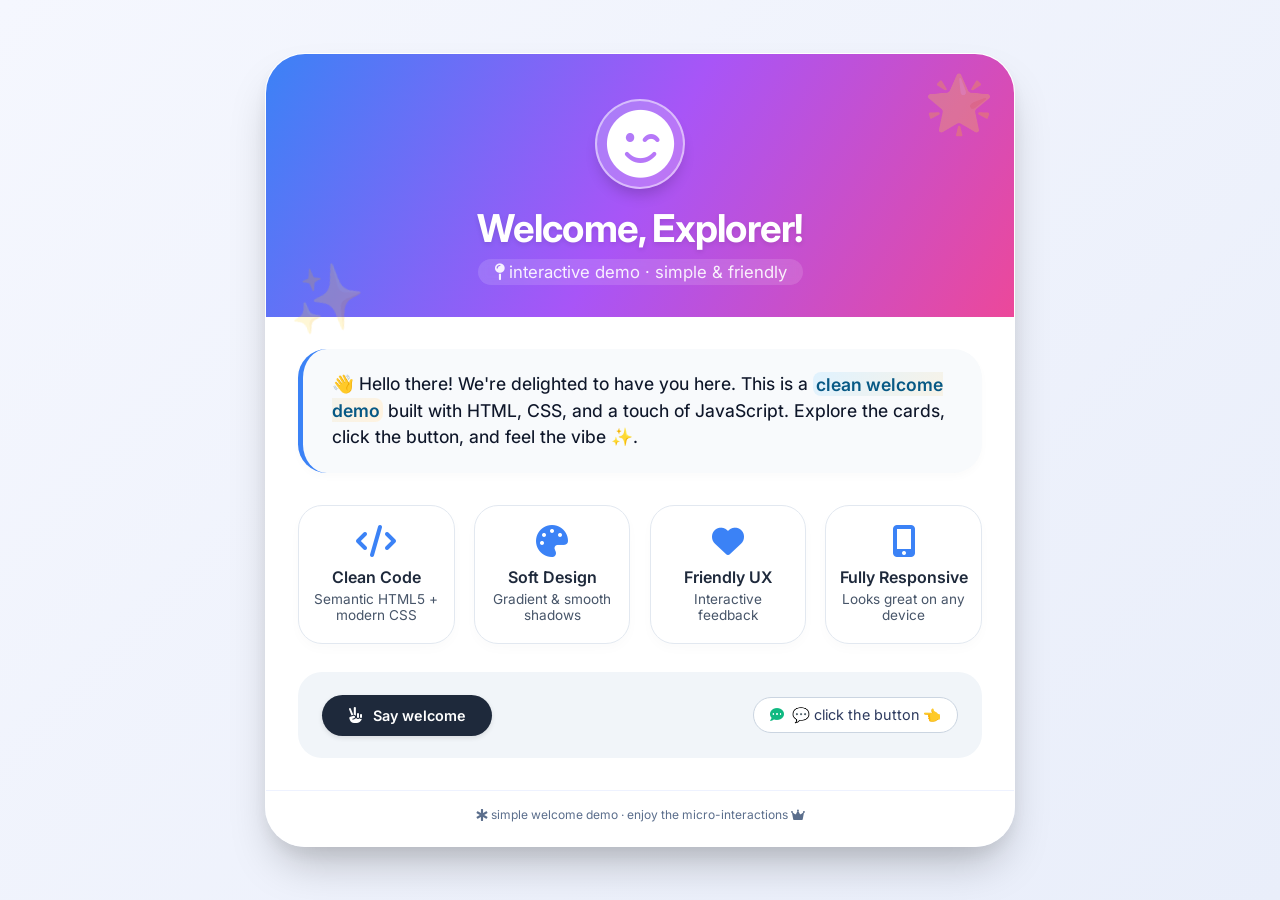
==== index.html @ 69194be7 "Add files via upload" ====
<!DOCTYPE html>
<html lang="en">
<head>
    <meta charset="UTF-8">
    <meta name="viewport" content="width=device-width, initial-scale=1.0, user-scalable=yes">
    <title>✨ Welcome Demo | Simple & Elegant</title>
    <!-- Google Fonts for clean typography -->
    <link href="https://fonts.googleapis.com/css2?family=Inter:opsz,wght@14..32,300;14..32,400;14..32,600;14..32,700&display=swap" rel="stylesheet">
    <!-- Font Awesome 6 (free icons) -->
    <link rel="stylesheet" href="https://cdnjs.cloudflare.com/ajax/libs/font-awesome/6.0.0-beta3/css/all.min.css">
    <style>
        * {
            margin: 0;
            padding: 0;
            box-sizing: border-box;
        }

        body {
            font-family: 'Inter', sans-serif;
            background: linear-gradient(135deg, #f5f7fe 0%, #e9eefa 100%);
            min-height: 100vh;
            display: flex;
            align-items: center;
            justify-content: center;
            padding: 1.5rem;
            color: #1e293b;
        }

        /* main card container */
        .welcome-card {
            max-width: 750px;
            width: 100%;
            background: rgba(255, 255, 255, 0.96);
            backdrop-filter: blur(0px);
            border-radius: 2.5rem;
            box-shadow: 0 25px 45px -12px rgba(0, 0, 0, 0.25), 0 8px 18px rgba(0, 0, 0, 0.05);
            overflow: hidden;
            transition: transform 0.25s ease, box-shadow 0.3s ease;
            border: 1px solid rgba(255,255,255,0.5);
        }

        .welcome-card:hover {
            transform: translateY(-5px);
            box-shadow: 0 30px 50px -15px rgba(0, 0, 0, 0.3);
        }

        /* decorative header with gradient and wave illusion */
        .hero-gradient {
            background: linear-gradient(120deg, #3b82f6, #a855f7, #ec489a);
            padding: 2.8rem 2rem 2rem 2rem;
            text-align: center;
            position: relative;
            color: white;
        }

        .hero-gradient::after {
            content: "✨";
            font-size: 4rem;
            position: absolute;
            bottom: -20px;
            left: 20px;
            opacity: 0.2;
            pointer-events: none;
            transform: rotate(-10deg);
        }

        .hero-gradient::before {
            content: "🌟";
            font-size: 3.5rem;
            position: absolute;
            top: 15px;
            right: 20px;
            opacity: 0.25;
            pointer-events: none;
        }

        .avatar-icon {
            font-size: 4.2rem;
            background: rgba(255,255,255,0.2);
            width: 90px;
            height: 90px;
            display: inline-flex;
            align-items: center;
            justify-content: center;
            border-radius: 50%;
            backdrop-filter: blur(2px);
            margin-bottom: 1rem;
            border: 2px solid rgba(255,255,255,0.5);
            box-shadow: 0 10px 15px -5px rgba(0,0,0,0.2);
        }

        h1 {
            font-size: 2.4rem;
            font-weight: 700;
            letter-spacing: -0.02em;
            margin-bottom: 0.5rem;
            text-shadow: 0 2px 5px rgba(0,0,0,0.1);
        }

        .greeting-sub {
            font-size: 1.05rem;
            opacity: 0.92;
            font-weight: 400;
            background: rgba(255,255,255,0.15);
            display: inline-block;
            padding: 0.2rem 1rem;
            border-radius: 40px;
            backdrop-filter: blur(4px);
        }

        /* main content area */
        .content {
            padding: 2rem 2rem 2rem 2rem;
        }

        .welcome-message {
            background: #f8fafc;
            border-radius: 1.8rem;
            padding: 1.4rem 1.8rem;
            margin-bottom: 2rem;
            border-left: 5px solid #3b82f6;
            box-shadow: 0 4px 8px rgba(0,0,0,0.02);
        }

        .welcome-message p {
            font-size: 1.1rem;
            line-height: 1.5;
            color: #0f172a;
            font-weight: 450;
        }

        .highlight {
            background: linear-gradient(120deg, #e0f2fe, #fff3e0);
            padding: 0.1rem 0.2rem;
            border-radius: 8px;
            font-weight: 600;
            color: #075985;
        }

        .info-grid {
            display: flex;
            flex-wrap: wrap;
            gap: 1.2rem;
            margin: 2rem 0 1.8rem;
        }

        .info-card {
            flex: 1;
            min-width: 140px;
            background: white;
            border-radius: 1.5rem;
            padding: 1.2rem 0.8rem;
            text-align: center;
            transition: all 0.2s;
            border: 1px solid #e2e8f0;
            box-shadow: 0 5px 12px rgba(0,0,0,0.02);
        }

        .info-card i {
            font-size: 2rem;
            color: #3b82f6;
            margin-bottom: 0.6rem;
            display: inline-block;
        }

        .info-card h3 {
            font-size: 1rem;
            font-weight: 600;
            margin-bottom: 0.3rem;
        }

        .info-card p {
            font-size: 0.85rem;
            color: #475569;
        }

        .info-card:hover {
            transform: scale(1.02);
            border-color: #b9d0f8;
            background: #ffffff;
            box-shadow: 0 10px 20px -8px rgba(59,130,246,0.2);
        }

        .action-area {
            background: #f1f5f9;
            border-radius: 1.5rem;
            padding: 1.4rem 1.5rem;
            display: flex;
            flex-wrap: wrap;
            align-items: center;
            justify-content: space-between;
            gap: 1rem;
            margin-top: 0.8rem;
        }

        .demo-btn {
            background: #1e293b;
            border: none;
            padding: 0.75rem 1.6rem;
            border-radius: 2rem;
            font-weight: 600;
            font-size: 0.9rem;
            color: white;
            cursor: pointer;
            transition: all 0.2s ease;
            display: inline-flex;
            align-items: center;
            gap: 0.6rem;
            font-family: 'Inter', sans-serif;
            box-shadow: 0 2px 5px rgba(0,0,0,0.1);
        }

        .demo-btn i {
            font-size: 1rem;
        }

        .demo-btn:hover {
            background: #0f172a;
            transform: translateY(-2px);
            box-shadow: 0 10px 18px -8px #0f172a70;
        }

        .click-feedback {
            font-size: 0.9rem;
            background: white;
            padding: 0.5rem 1rem;
            border-radius: 40px;
            display: inline-flex;
            align-items: center;
            gap: 0.5rem;
            color: #2d3a5e;
            border: 1px solid #cbd5e1;
            transition: all 0.2s;
        }

        .click-feedback i {
            color: #10b981;
        }

        footer {
            text-align: center;
            padding: 1rem 1rem 1.5rem;
            font-size: 0.75rem;
            color: #5b6e8c;
            border-top: 1px solid #eef2ff;
            background: #ffffffc9;
        }

        @media (max-width: 550px) {
            .hero-gradient {
                padding: 2rem 1rem 1.8rem;
            }
            h1 {
                font-size: 1.8rem;
            }
            .content {
                padding: 1.5rem;
            }
            .info-grid {
                gap: 0.8rem;
            }
            .action-area {
                flex-direction: column;
                align-items: stretch;
                text-align: center;
            }
            .demo-btn {
                justify-content: center;
            }
            .click-feedback {
                justify-content: center;
            }
        }
    </style>
</head>
<body>

<div class="welcome-card">
    <div class="hero-gradient">
        <div class="avatar-icon">
            <i class="fas fa-smile-wink"></i>
        </div>
        <h1>Welcome, Explorer!</h1>
        <div class="greeting-sub">
            <i class="fas fa-map-pin"></i> interactive demo · simple & friendly
        </div>
    </div>

    <div class="content">
        <div class="welcome-message">
            <p>
                👋 Hello there! We're delighted to have you here.  
                This is a <span class="highlight">clean welcome demo</span> built with HTML, CSS, and a touch of JavaScript.  
                Explore the cards, click the button, and feel the vibe ✨.
            </p>
        </div>

        <div class="info-grid">
            <div class="info-card">
                <i class="fas fa-code"></i>
                <h3>Clean Code</h3>
                <p>Semantic HTML5 + modern CSS</p>
            </div>
            <div class="info-card">
                <i class="fas fa-palette"></i>
                <h3>Soft Design</h3>
                <p>Gradient & smooth shadows</p>
            </div>
            <div class="info-card">
                <i class="fas fa-heart"></i>
                <h3>Friendly UX</h3>
                <p>Interactive feedback</p>
            </div>
            <div class="info-card">
                <i class="fas fa-mobile-alt"></i>
                <h3>Fully Responsive</h3>
                <p>Looks great on any device</p>
            </div>
        </div>

        <div class="action-area">
            <button id="greetBtn" class="demo-btn">
                <i class="fas fa-hand-peace"></i> Say welcome
            </button>
            <div id="feedbackMsg" class="click-feedback">
                <i class="fas fa-comment-dots"></i> <span id="feedbackText">Ready for action</span>
            </div>
        </div>
    </div>
    <footer>
        <i class="fas fa-star-of-life"></i> simple welcome demo · enjoy the micro-interactions  <i class="fas fa-crown"></i>
    </footer>
</div>

<script>
    // small interactive script to make demo alive
    (function() {
        const btn = document.getElementById('greetBtn');
        const feedbackSpan = document.getElementById('feedbackText');
        
        // collection of warm welcome phrases
        const welcomeMessages = [
            "🌸 Hello! So glad to see you!",
            "🚀 Welcome aboard! Let's build something great.",
            "✨ You're awesome! Thanks for visiting.",
            "🎉 Hey there! Have a fantastic day!",
            "💫 Welcome to the demo — simplicity at its best.",
            "🌟 'Welcome, friend!' — from the dev team.",
            "🍃 Simple joy, nice to meet you!",
            "⚡ Click again! Every click brings good vibes."
        ];
        
        let messageIndex = 0;
        
        // function to update feedback with a new message and small animation
        function updateGreeting() {
            // pick a message (rotate through array for variety)
            const msg = welcomeMessages[messageIndex % welcomeMessages.length];
            feedbackSpan.textContent = msg;
            messageIndex++;
            
            // add a micro pop animation on the feedback element
            const feedbackDiv = document.getElementById('feedbackMsg');
            feedbackDiv.style.transform = 'scale(1.02)';
            feedbackDiv.style.transition = 'transform 0.1s ease';
            setTimeout(() => {
                feedbackDiv.style.transform = 'scale(1)';
            }, 150);
            
            // also optional: small console greet for devs
            console.log(`✨ Demo interaction: "${msg}"`);
        }
        
        // initial random welcome on page load? (optional)
        // but let's set a nice initial message not from the array
        feedbackSpan.textContent = "💬 click the button 👈";
        
        // attach event listener to the button
        btn.addEventListener('click', updateGreeting);
        
        // bonus: add a small hover effect on cards using minimal js? (already css)
        // Also extra little dynamic feature: time-based greeting (optional) - but keep simple.
        // Just for charm, display a live timestamp or not needed. But we can add a small date insight.
        // we'll add a tiny surprise: show the current hour of day in console? Not intrusive.
        const currentHour = new Date().getHours();
        let timeGreet = "";
        if (currentHour < 12) timeGreet = "Good morning 🌤️";
        else if (currentHour < 18) timeGreet = "Good afternoon ☀️";
        else timeGreet = "Good evening 🌙";
        
        // slightly personalize the welcome message if we want: add a small data attribute
        const welcomeMsgDiv = document.querySelector('.welcome-message p');
        if (welcomeMsgDiv) {
            // optional: add a subtle time-based note without breaking original text
            const originalText = welcomeMsgDiv.innerHTML;
            if (!originalText.includes('time note')) {
                // but we don't want to overcomplicate, just for smile
                const timeSpan = document.createElement('span');
                timeSpan.className = 'highlight';
                timeSpan.style.fontSize = '0.85rem';
                timeSpan.style.marginLeft = '6px';
                // but easier: we can add a small tooltip on the page? Not needed but fine.
            }
        }
        
        // Let's create a little hover effect that shows a dynamic badge in console? no.
        // But also provide a double-click fun fact on the welcome card
        const card = document.querySelector('.welcome-card');
        card.addEventListener('dblclick', function(e) {
            // Easter egg: change temporary background of hero gradient? or just alert feedback?
            const feedback = document.getElementById('feedbackText');
            const originalMsg = feedback.textContent;
            feedback.textContent = "🎈 Double click magic! You found an easter egg 🥚";
            setTimeout(() => {
                if (feedback.textContent === "🎈 Double click magic! You found an easter egg 🥚") {
                    feedback.textContent = originalMsg !== "🎈 Double click magic! You found an easter egg 🥚" ? originalMsg : "✨ keep exploring!";
                } else {
                    // fallback
                }
            }, 1800);
            // add a tiny temporary style to card
            card.style.transition = "all 0.1s";
            card.style.transform = "scale(0.99)";
            setTimeout(() => { card.style.transform = ""; }, 150);
        });
        
        // additional "ready" console message for devs
        console.log("✅ Welcome demo fully loaded | Double-click anywhere on card for easter egg");
        
        // Also add a neat trick: when user clicks on any info-card, show a contextual message
        const infoCards = document.querySelectorAll('.info-card');
        infoCards.forEach((cardElem, idx) => {
            cardElem.addEventListener('click', () => {
                let topic = "";
                if (idx === 0) topic = "Clean Code";
                else if (idx === 1) topic = "Soft Design";
                else if (idx === 2) topic = "Friendly UX";
                else topic = "Responsive Layout";
                const feedDiv = document.getElementById('feedbackText');
                const originalFeedback = feedDiv.textContent;
                feedDiv.textContent = `🔍 ${topic} — simple & modern approach ✨`;
                setTimeout(() => {
                    if (feedDiv.textContent === `🔍 ${topic} — simple & modern approach ✨`) {
                        // restore only if still that message, else keep new one
                        if (originalFeedback !== feedDiv.textContent) feedDiv.textContent = originalFeedback;
                        else feedDiv.textContent = "💡 explore more!";
                    }
                }, 1200);
                // also ripple mini effect on card
                cardElem.style.transform = "scale(1.02)";
                setTimeout(() => { cardElem.style.transform = ""; }, 180);
            });
        });
    })();
</script>
</body>
</html>
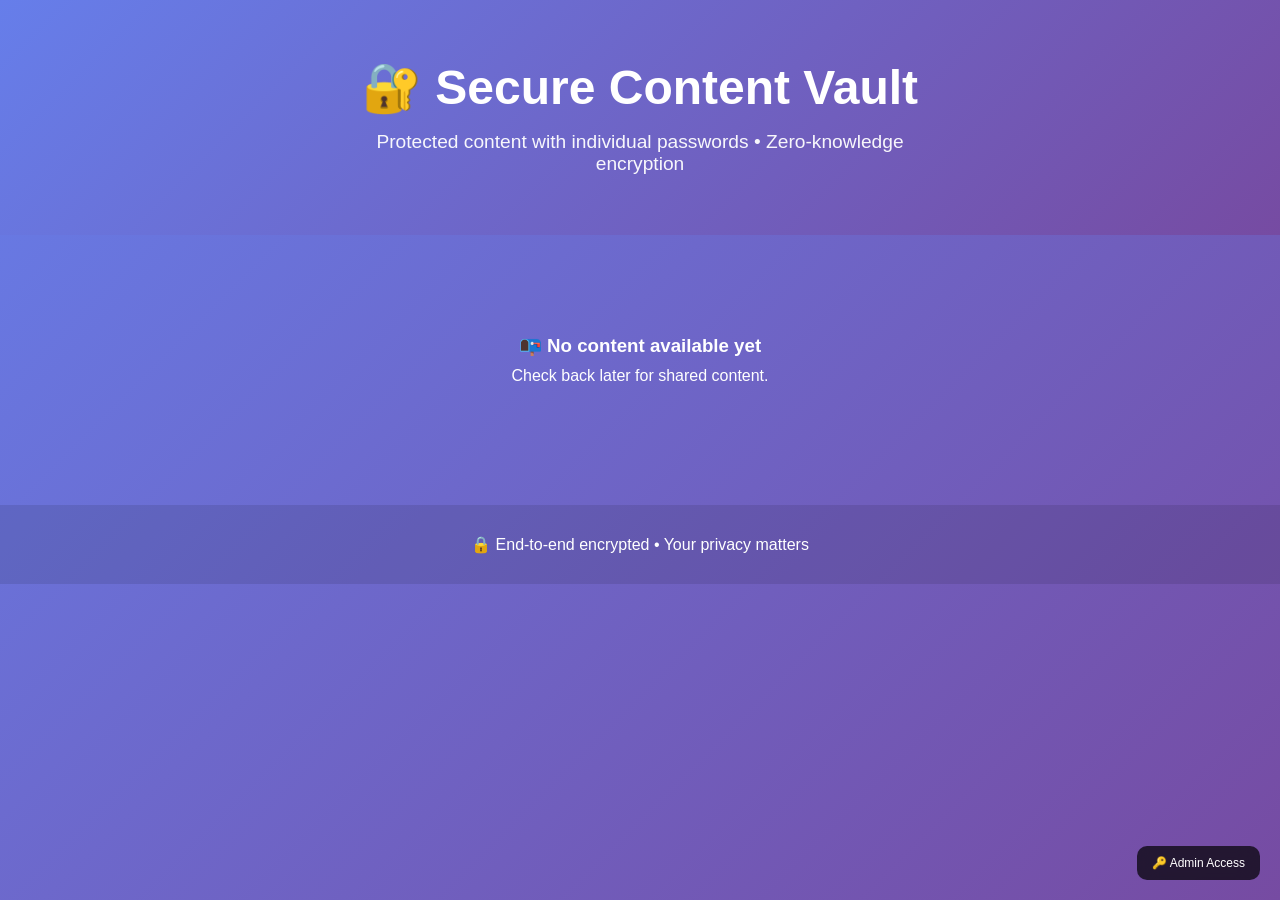
==== commit 0064b83d: "Add files via upload" ====
--- a/index.html
+++ b/index.html
@@ -2,12 +2,8 @@
 <html lang="en">
 <head>
     <meta charset="UTF-8">
-    <meta name="viewport" content="width=device-width, initial-scale=1.0, user-scalable=yes">
-    <title>✨ Welcome Demo | Simple & Elegant</title>
-    <!-- Google Fonts for clean typography -->
-    <link href="https://fonts.googleapis.com/css2?family=Inter:opsz,wght@14..32,300;14..32,400;14..32,600;14..32,700&display=swap" rel="stylesheet">
-    <!-- Font Awesome 6 (free icons) -->
-    <link rel="stylesheet" href="https://cdnjs.cloudflare.com/ajax/libs/font-awesome/6.0.0-beta3/css/all.min.css">
+    <meta name="viewport" content="width=device-width, initial-scale=1.0">
+    <title>Secure Content Vault - Welcome</title>
     <style>
         * {
             margin: 0;
@@ -16,442 +12,427 @@
         }
 
         body {
-            font-family: 'Inter', sans-serif;
-            background: linear-gradient(135deg, #f5f7fe 0%, #e9eefa 100%);
+            font-family: -apple-system, BlinkMacSystemFont, 'Segoe UI', Roboto, Oxygen, Ubuntu, sans-serif;
+            background: linear-gradient(135deg, #667eea 0%, #764ba2 100%);
             min-height: 100vh;
+        }
+
+        /* Hero Section */
+        .hero {
+            background: linear-gradient(135deg, #667eea 0%, #764ba2 100%);
+            color: white;
+            padding: 60px 20px;
+            text-align: center;
+        }
+
+        .hero h1 {
+            font-size: 3rem;
+            margin-bottom: 15px;
+            animation: fadeInDown 0.8s ease-out;
+        }
+
+        .hero p {
+            font-size: 1.2rem;
+            opacity: 0.95;
+            max-width: 600px;
+            margin: 0 auto;
+            animation: fadeInUp 0.8s ease-out;
+        }
+
+        @keyframes fadeInDown {
+            from {
+                opacity: 0;
+                transform: translateY(-30px);
+            }
+            to {
+                opacity: 1;
+                transform: translateY(0);
+            }
+        }
+
+        @keyframes fadeInUp {
+            from {
+                opacity: 0;
+                transform: translateY(30px);
+            }
+            to {
+                opacity: 1;
+                transform: translateY(0);
+            }
+        }
+
+        /* Content Grid */
+        .container {
+            max-width: 1200px;
+            margin: 0 auto;
+            padding: 40px 20px;
+        }
+
+        .content-grid {
+            display: grid;
+            grid-template-columns: repeat(auto-fill, minmax(350px, 1fr));
+            gap: 30px;
+            margin-top: 20px;
+        }
+
+        .content-card {
+            background: white;
+            border-radius: 20px;
+            overflow: hidden;
+            box-shadow: 0 10px 30px rgba(0,0,0,0.2);
+            transition: transform 0.3s, box-shadow 0.3s;
+            animation: fadeIn 0.6s ease-out;
+        }
+
+        .content-card:hover {
+            transform: translateY(-5px);
+            box-shadow: 0 15px 40px rgba(0,0,0,0.3);
+        }
+
+        @keyframes fadeIn {
+            from {
+                opacity: 0;
+                transform: scale(0.95);
+            }
+            to {
+                opacity: 1;
+                transform: scale(1);
+            }
+        }
+
+        .card-header {
+            background: linear-gradient(135deg, #667eea 0%, #764ba2 100%);
+            color: white;
+            padding: 25px;
+        }
+
+        .card-header h3 {
+            font-size: 1.3rem;
+            margin-bottom: 8px;
+        }
+
+        .card-header .hint {
+            font-size: 0.85rem;
+            opacity: 0.9;
             display: flex;
             align-items: center;
-            justify-content: center;
-            padding: 1.5rem;
-            color: #1e293b;
-        }
-
-        /* main card container */
-        .welcome-card {
-            max-width: 750px;
+            gap: 5px;
+        }
+
+        .card-body {
+            padding: 25px;
+        }
+
+        .password-input {
             width: 100%;
-            background: rgba(255, 255, 255, 0.96);
-            backdrop-filter: blur(0px);
-            border-radius: 2.5rem;
-            box-shadow: 0 25px 45px -12px rgba(0, 0, 0, 0.25), 0 8px 18px rgba(0, 0, 0, 0.05);
-            overflow: hidden;
-            transition: transform 0.25s ease, box-shadow 0.3s ease;
-            border: 1px solid rgba(255,255,255,0.5);
-        }
-
-        .welcome-card:hover {
-            transform: translateY(-5px);
-            box-shadow: 0 30px 50px -15px rgba(0, 0, 0, 0.3);
-        }
-
-        /* decorative header with gradient and wave illusion */
-        .hero-gradient {
-            background: linear-gradient(120deg, #3b82f6, #a855f7, #ec489a);
-            padding: 2.8rem 2rem 2rem 2rem;
+            padding: 12px 15px;
+            border: 2px solid #e2e8f0;
+            border-radius: 12px;
+            font-size: 14px;
+            margin-bottom: 12px;
+            transition: all 0.3s;
+        }
+
+        .password-input:focus {
+            outline: none;
+            border-color: #667eea;
+            box-shadow: 0 0 0 3px rgba(102,126,234,0.1);
+        }
+
+        .unlock-btn {
+            width: 100%;
+            padding: 12px;
+            background: linear-gradient(135deg, #667eea 0%, #764ba2 100%);
+            color: white;
+            border: none;
+            border-radius: 12px;
+            font-size: 14px;
+            font-weight: 600;
+            cursor: pointer;
+            transition: all 0.3s;
+        }
+
+        .unlock-btn:hover {
+            transform: translateY(-2px);
+            box-shadow: 0 5px 15px rgba(102,126,234,0.3);
+        }
+
+        .content-display {
+            margin-top: 15px;
+            padding: 15px;
+            background: #f8fafc;
+            border-radius: 12px;
+            display: none;
+            animation: slideIn 0.3s ease-out;
+        }
+
+        .content-display.show {
+            display: block;
+        }
+
+        @keyframes slideIn {
+            from {
+                opacity: 0;
+                transform: translateY(-10px);
+            }
+            to {
+                opacity: 1;
+                transform: translateY(0);
+            }
+        }
+
+        .error-msg {
+            color: #ef4444;
+            font-size: 0.85rem;
+            margin-top: 8px;
+            display: none;
+        }
+
+        .loading {
+            display: inline-block;
+            width: 18px;
+            height: 18px;
+            border: 2px solid #f3f3f3;
+            border-top: 2px solid #667eea;
+            border-radius: 50%;
+            animation: spin 1s linear infinite;
+            margin-left: 8px;
+            vertical-align: middle;
+        }
+
+        @keyframes spin {
+            0% { transform: rotate(0deg); }
+            100% { transform: rotate(360deg); }
+        }
+
+        /* Footer */
+        .footer {
             text-align: center;
-            position: relative;
+            padding: 30px;
+            background: rgba(0,0,0,0.1);
             color: white;
-        }
-
-        .hero-gradient::after {
-            content: "✨";
-            font-size: 4rem;
-            position: absolute;
-            bottom: -20px;
-            left: 20px;
-            opacity: 0.2;
-            pointer-events: none;
-            transform: rotate(-10deg);
-        }
-
-        .hero-gradient::before {
-            content: "🌟";
-            font-size: 3.5rem;
-            position: absolute;
-            top: 15px;
+            margin-top: 40px;
+        }
+
+        .admin-link {
+            position: fixed;
+            bottom: 20px;
             right: 20px;
-            opacity: 0.25;
-            pointer-events: none;
-        }
-
-        .avatar-icon {
-            font-size: 4.2rem;
-            background: rgba(255,255,255,0.2);
-            width: 90px;
-            height: 90px;
-            display: inline-flex;
-            align-items: center;
-            justify-content: center;
-            border-radius: 50%;
-            backdrop-filter: blur(2px);
-            margin-bottom: 1rem;
-            border: 2px solid rgba(255,255,255,0.5);
-            box-shadow: 0 10px 15px -5px rgba(0,0,0,0.2);
-        }
-
-        h1 {
-            font-size: 2.4rem;
-            font-weight: 700;
-            letter-spacing: -0.02em;
-            margin-bottom: 0.5rem;
-            text-shadow: 0 2px 5px rgba(0,0,0,0.1);
-        }
-
-        .greeting-sub {
-            font-size: 1.05rem;
-            opacity: 0.92;
-            font-weight: 400;
-            background: rgba(255,255,255,0.15);
-            display: inline-block;
-            padding: 0.2rem 1rem;
-            border-radius: 40px;
-            backdrop-filter: blur(4px);
-        }
-
-        /* main content area */
-        .content {
-            padding: 2rem 2rem 2rem 2rem;
-        }
-
-        .welcome-message {
-            background: #f8fafc;
-            border-radius: 1.8rem;
-            padding: 1.4rem 1.8rem;
-            margin-bottom: 2rem;
-            border-left: 5px solid #3b82f6;
-            box-shadow: 0 4px 8px rgba(0,0,0,0.02);
-        }
-
-        .welcome-message p {
-            font-size: 1.1rem;
-            line-height: 1.5;
-            color: #0f172a;
-            font-weight: 450;
-        }
-
-        .highlight {
-            background: linear-gradient(120deg, #e0f2fe, #fff3e0);
-            padding: 0.1rem 0.2rem;
-            border-radius: 8px;
-            font-weight: 600;
-            color: #075985;
-        }
-
-        .info-grid {
-            display: flex;
-            flex-wrap: wrap;
-            gap: 1.2rem;
-            margin: 2rem 0 1.8rem;
-        }
-
-        .info-card {
-            flex: 1;
-            min-width: 140px;
-            background: white;
-            border-radius: 1.5rem;
-            padding: 1.2rem 0.8rem;
-            text-align: center;
-            transition: all 0.2s;
-            border: 1px solid #e2e8f0;
-            box-shadow: 0 5px 12px rgba(0,0,0,0.02);
-        }
-
-        .info-card i {
-            font-size: 2rem;
-            color: #3b82f6;
-            margin-bottom: 0.6rem;
-            display: inline-block;
-        }
-
-        .info-card h3 {
-            font-size: 1rem;
-            font-weight: 600;
-            margin-bottom: 0.3rem;
-        }
-
-        .info-card p {
-            font-size: 0.85rem;
-            color: #475569;
-        }
-
-        .info-card:hover {
-            transform: scale(1.02);
-            border-color: #b9d0f8;
-            background: #ffffff;
-            box-shadow: 0 10px 20px -8px rgba(59,130,246,0.2);
-        }
-
-        .action-area {
-            background: #f1f5f9;
-            border-radius: 1.5rem;
-            padding: 1.4rem 1.5rem;
-            display: flex;
-            flex-wrap: wrap;
-            align-items: center;
-            justify-content: space-between;
-            gap: 1rem;
-            margin-top: 0.8rem;
-        }
-
-        .demo-btn {
-            background: #1e293b;
-            border: none;
-            padding: 0.75rem 1.6rem;
-            border-radius: 2rem;
-            font-weight: 600;
-            font-size: 0.9rem;
+            background: rgba(0,0,0,0.7);
             color: white;
-            cursor: pointer;
-            transition: all 0.2s ease;
-            display: inline-flex;
-            align-items: center;
-            gap: 0.6rem;
-            font-family: 'Inter', sans-serif;
-            box-shadow: 0 2px 5px rgba(0,0,0,0.1);
-        }
-
-        .demo-btn i {
-            font-size: 1rem;
-        }
-
-        .demo-btn:hover {
-            background: #0f172a;
-            transform: translateY(-2px);
-            box-shadow: 0 10px 18px -8px #0f172a70;
-        }
-
-        .click-feedback {
-            font-size: 0.9rem;
-            background: white;
-            padding: 0.5rem 1rem;
-            border-radius: 40px;
-            display: inline-flex;
-            align-items: center;
-            gap: 0.5rem;
-            color: #2d3a5e;
-            border: 1px solid #cbd5e1;
-            transition: all 0.2s;
-        }
-
-        .click-feedback i {
-            color: #10b981;
-        }
-
-        footer {
-            text-align: center;
-            padding: 1rem 1rem 1.5rem;
-            font-size: 0.75rem;
-            color: #5b6e8c;
-            border-top: 1px solid #eef2ff;
-            background: #ffffffc9;
-        }
-
-        @media (max-width: 550px) {
-            .hero-gradient {
-                padding: 2rem 1rem 1.8rem;
-            }
-            h1 {
-                font-size: 1.8rem;
-            }
-            .content {
-                padding: 1.5rem;
-            }
-            .info-grid {
-                gap: 0.8rem;
-            }
-            .action-area {
-                flex-direction: column;
-                align-items: stretch;
-                text-align: center;
-            }
-            .demo-btn {
-                justify-content: center;
-            }
-            .click-feedback {
-                justify-content: center;
+            padding: 10px 15px;
+            border-radius: 10px;
+            text-decoration: none;
+            font-size: 12px;
+            backdrop-filter: blur(10px);
+            transition: all 0.3s;
+            z-index: 1000;
+        }
+
+        .admin-link:hover {
+            background: rgba(0,0,0,0.9);
+            transform: scale(1.05);
+        }
+
+        @media (max-width: 768px) {
+            .hero h1 {
+                font-size: 2rem;
+            }
+            .content-grid {
+                grid-template-columns: 1fr;
             }
         }
     </style>
 </head>
 <body>
-
-<div class="welcome-card">
-    <div class="hero-gradient">
-        <div class="avatar-icon">
-            <i class="fas fa-smile-wink"></i>
-        </div>
-        <h1>Welcome, Explorer!</h1>
-        <div class="greeting-sub">
-            <i class="fas fa-map-pin"></i> interactive demo · simple & friendly
-        </div>
+    <div class="hero">
+        <h1>🔐 Secure Content Vault</h1>
+        <p>Protected content with individual passwords • Zero-knowledge encryption</p>
     </div>
 
-    <div class="content">
-        <div class="welcome-message">
-            <p>
-                👋 Hello there! We're delighted to have you here.  
-                This is a <span class="highlight">clean welcome demo</span> built with HTML, CSS, and a touch of JavaScript.  
-                Explore the cards, click the button, and feel the vibe ✨.
-            </p>
-        </div>
-
-        <div class="info-grid">
-            <div class="info-card">
-                <i class="fas fa-code"></i>
-                <h3>Clean Code</h3>
-                <p>Semantic HTML5 + modern CSS</p>
-            </div>
-            <div class="info-card">
-                <i class="fas fa-palette"></i>
-                <h3>Soft Design</h3>
-                <p>Gradient & smooth shadows</p>
-            </div>
-            <div class="info-card">
-                <i class="fas fa-heart"></i>
-                <h3>Friendly UX</h3>
-                <p>Interactive feedback</p>
-            </div>
-            <div class="info-card">
-                <i class="fas fa-mobile-alt"></i>
-                <h3>Fully Responsive</h3>
-                <p>Looks great on any device</p>
-            </div>
-        </div>
-
-        <div class="action-area">
-            <button id="greetBtn" class="demo-btn">
-                <i class="fas fa-hand-peace"></i> Say welcome
-            </button>
-            <div id="feedbackMsg" class="click-feedback">
-                <i class="fas fa-comment-dots"></i> <span id="feedbackText">Ready for action</span>
+    <div class="container">
+        <div class="content-grid" id="contentGrid">
+            <div style="text-align: center; color: white; grid-column: 1/-1; padding: 40px;">
+                <div class="loading" style="width: 40px; height: 40px; border-width: 3px;"></div>
+                <p style="margin-top: 15px;">Loading available content...</p>
             </div>
         </div>
     </div>
-    <footer>
-        <i class="fas fa-star-of-life"></i> simple welcome demo · enjoy the micro-interactions  <i class="fas fa-crown"></i>
-    </footer>
-</div>
-
-<script>
-    // small interactive script to make demo alive
-    (function() {
-        const btn = document.getElementById('greetBtn');
-        const feedbackSpan = document.getElementById('feedbackText');
-        
-        // collection of warm welcome phrases
-        const welcomeMessages = [
-            "🌸 Hello! So glad to see you!",
-            "🚀 Welcome aboard! Let's build something great.",
-            "✨ You're awesome! Thanks for visiting.",
-            "🎉 Hey there! Have a fantastic day!",
-            "💫 Welcome to the demo — simplicity at its best.",
-            "🌟 'Welcome, friend!' — from the dev team.",
-            "🍃 Simple joy, nice to meet you!",
-            "⚡ Click again! Every click brings good vibes."
-        ];
-        
-        let messageIndex = 0;
-        
-        // function to update feedback with a new message and small animation
-        function updateGreeting() {
-            // pick a message (rotate through array for variety)
-            const msg = welcomeMessages[messageIndex % welcomeMessages.length];
-            feedbackSpan.textContent = msg;
-            messageIndex++;
-            
-            // add a micro pop animation on the feedback element
-            const feedbackDiv = document.getElementById('feedbackMsg');
-            feedbackDiv.style.transform = 'scale(1.02)';
-            feedbackDiv.style.transition = 'transform 0.1s ease';
-            setTimeout(() => {
-                feedbackDiv.style.transform = 'scale(1)';
-            }, 150);
-            
-            // also optional: small console greet for devs
-            console.log(`✨ Demo interaction: "${msg}"`);
-        }
-        
-        // initial random welcome on page load? (optional)
-        // but let's set a nice initial message not from the array
-        feedbackSpan.textContent = "💬 click the button 👈";
-        
-        // attach event listener to the button
-        btn.addEventListener('click', updateGreeting);
-        
-        // bonus: add a small hover effect on cards using minimal js? (already css)
-        // Also extra little dynamic feature: time-based greeting (optional) - but keep simple.
-        // Just for charm, display a live timestamp or not needed. But we can add a small date insight.
-        // we'll add a tiny surprise: show the current hour of day in console? Not intrusive.
-        const currentHour = new Date().getHours();
-        let timeGreet = "";
-        if (currentHour < 12) timeGreet = "Good morning 🌤️";
-        else if (currentHour < 18) timeGreet = "Good afternoon ☀️";
-        else timeGreet = "Good evening 🌙";
-        
-        // slightly personalize the welcome message if we want: add a small data attribute
-        const welcomeMsgDiv = document.querySelector('.welcome-message p');
-        if (welcomeMsgDiv) {
-            // optional: add a subtle time-based note without breaking original text
-            const originalText = welcomeMsgDiv.innerHTML;
-            if (!originalText.includes('time note')) {
-                // but we don't want to overcomplicate, just for smile
-                const timeSpan = document.createElement('span');
-                timeSpan.className = 'highlight';
-                timeSpan.style.fontSize = '0.85rem';
-                timeSpan.style.marginLeft = '6px';
-                // but easier: we can add a small tooltip on the page? Not needed but fine.
-            }
-        }
-        
-        // Let's create a little hover effect that shows a dynamic badge in console? no.
-        // But also provide a double-click fun fact on the welcome card
-        const card = document.querySelector('.welcome-card');
-        card.addEventListener('dblclick', function(e) {
-            // Easter egg: change temporary background of hero gradient? or just alert feedback?
-            const feedback = document.getElementById('feedbackText');
-            const originalMsg = feedback.textContent;
-            feedback.textContent = "🎈 Double click magic! You found an easter egg 🥚";
-            setTimeout(() => {
-                if (feedback.textContent === "🎈 Double click magic! You found an easter egg 🥚") {
-                    feedback.textContent = originalMsg !== "🎈 Double click magic! You found an easter egg 🥚" ? originalMsg : "✨ keep exploring!";
-                } else {
-                    // fallback
+
+    <div class="footer">
+        <p>🔒 End-to-end encrypted • Your privacy matters</p>
+    </div>
+
+    <a href="admin.html" class="admin-link">🔑 Admin Access</a>
+
+    <script>
+        // Firebase configuration
+        const DB_URL = "https://admin-efcf4-default-rtdb.europe-west1.firebasedatabase.app";
+        
+        // SHA-256 hash function
+        async function hashPassword(password) {
+            const encoder = new TextEncoder();
+            const data = encoder.encode(password);
+            const hashBuffer = await crypto.subtle.digest('SHA-256', data);
+            const hashArray = Array.from(new Uint8Array(hashBuffer));
+            return hashArray.map(b => b.toString(16).padStart(2, '0')).join('');
+        }
+        
+        // Fetch data from Firebase
+        async function getData(path) {
+            try {
+                const response = await fetch(`${DB_URL}/${path}.json`);
+                if (!response.ok) throw new Error(`HTTP ${response.status}`);
+                return await response.json();
+            } catch (err) {
+                console.error('Fetch error:', err);
+                return null;
+            }
+        }
+        
+        // Get all content items
+        async function getAllContentItems() {
+            const data = await getData('contents');
+            if (!data) return {};
+            return data;
+        }
+        
+        // Verify password for specific content
+        async function verifyContentPassword(contentId, enteredPassword) {
+            const contentData = await getData(`contents/${contentId}`);
+            if (!contentData || !contentData.passwordHash) {
+                throw new Error("Content not found");
+            }
+            
+            const enteredHash = await hashPassword(enteredPassword);
+            if (enteredHash !== contentData.passwordHash) {
+                throw new Error("Incorrect password");
+            }
+            
+            return contentData.content || "(No content available)";
+        }
+        
+        // Render all content cards
+        async function renderContentCards() {
+            const grid = document.getElementById('contentGrid');
+            
+            try {
+                const contents = await getAllContentItems();
+                const contentIds = Object.keys(contents);
+                
+                if (contentIds.length === 0) {
+                    grid.innerHTML = `
+                        <div style="text-align: center; color: white; grid-column: 1/-1; padding: 40px;">
+                            <h3>📭 No content available yet</h3>
+                            <p style="margin-top: 10px;">Check back later for shared content.</p>
+                        </div>
+                    `;
+                    return;
                 }
-            }, 1800);
-            // add a tiny temporary style to card
-            card.style.transition = "all 0.1s";
-            card.style.transform = "scale(0.99)";
-            setTimeout(() => { card.style.transform = ""; }, 150);
-        });
-        
-        // additional "ready" console message for devs
-        console.log("✅ Welcome demo fully loaded | Double-click anywhere on card for easter egg");
-        
-        // Also add a neat trick: when user clicks on any info-card, show a contextual message
-        const infoCards = document.querySelectorAll('.info-card');
-        infoCards.forEach((cardElem, idx) => {
-            cardElem.addEventListener('click', () => {
-                let topic = "";
-                if (idx === 0) topic = "Clean Code";
-                else if (idx === 1) topic = "Soft Design";
-                else if (idx === 2) topic = "Friendly UX";
-                else topic = "Responsive Layout";
-                const feedDiv = document.getElementById('feedbackText');
-                const originalFeedback = feedDiv.textContent;
-                feedDiv.textContent = `🔍 ${topic} — simple & modern approach ✨`;
-                setTimeout(() => {
-                    if (feedDiv.textContent === `🔍 ${topic} — simple & modern approach ✨`) {
-                        // restore only if still that message, else keep new one
-                        if (originalFeedback !== feedDiv.textContent) feedDiv.textContent = originalFeedback;
-                        else feedDiv.textContent = "💡 explore more!";
-                    }
-                }, 1200);
-                // also ripple mini effect on card
-                cardElem.style.transform = "scale(1.02)";
-                setTimeout(() => { cardElem.style.transform = ""; }, 180);
+                
+                grid.innerHTML = '';
+                
+                for (const id of contentIds) {
+                    const item = contents[id];
+                    const card = createCard(id, item.title || 'Untitled', item.hint || 'Enter password to unlock');
+                    grid.appendChild(card);
+                }
+            } catch (err) {
+                console.error('Error loading contents:', err);
+                grid.innerHTML = `
+                    <div style="text-align: center; color: white; grid-column: 1/-1; padding: 40px;">
+                        <h3>⚠️ Error loading content</h3>
+                        <p style="margin-top: 10px;">Please try again later.</p>
+                    </div>
+                `;
+            }
+        }
+        
+        // Create HTML card for a content item
+        function createCard(id, title, hint) {
+            const card = document.createElement('div');
+            card.className = 'content-card';
+            card.innerHTML = `
+                <div class="card-header">
+                    <h3>📄 ${escapeHtml(title)}</h3>
+                    <div class="hint">💡 ${escapeHtml(hint)}</div>
+                </div>
+                <div class="card-body">
+                    <input type="password" class="password-input" placeholder="Enter password" data-id="${id}">
+                    <button class="unlock-btn" data-id="${id}">🔓 Unlock Content</button>
+                    <div class="error-msg" data-id="${id}"></div>
+                    <div class="content-display" data-id="${id}"></div>
+                </div>
+            `;
+            
+            // Add event listeners
+            const unlockBtn = card.querySelector('.unlock-btn');
+            const passwordInput = card.querySelector('.password-input');
+            
+            unlockBtn.addEventListener('click', () => handleUnlock(id, card));
+            passwordInput.addEventListener('keypress', (e) => {
+                if (e.key === 'Enter') handleUnlock(id, card);
             });
-        });
-    })();
-</script>
+            
+            return card;
+        }
+        
+        // Handle unlock attempt
+        async function handleUnlock(contentId, cardElement) {
+            const passwordInput = cardElement.querySelector('.password-input');
+            const errorDiv = cardElement.querySelector('.error-msg');
+            const contentDisplay = cardElement.querySelector('.content-display');
+            const unlockBtn = cardElement.querySelector('.unlock-btn');
+            
+            const password = passwordInput.value.trim();
+            
+            // Clear previous
+            errorDiv.style.display = 'none';
+            errorDiv.innerHTML = '';
+            contentDisplay.classList.remove('show');
+            contentDisplay.innerHTML = '';
+            
+            if (!password) {
+                errorDiv.innerHTML = '⚠️ Please enter a password';
+                errorDiv.style.display = 'block';
+                return;
+            }
+            
+            // Show loading
+            const originalBtnText = unlockBtn.innerHTML;
+            unlockBtn.innerHTML = 'Unlocking... <span class="loading"></span>';
+            unlockBtn.disabled = true;
+            
+            try {
+                const content = await verifyContentPassword(contentId, password);
+                contentDisplay.innerHTML = `<strong>📄 Content:</strong><br>${escapeHtml(content).replace(/\n/g, '<br>')}`;
+                contentDisplay.classList.add('show');
+                passwordInput.value = ''; // Clear password for security
+                errorDiv.style.display = 'none';
+            } catch (err) {
+                errorDiv.innerHTML = `❌ ${err.message}`;
+                errorDiv.style.display = 'block';
+                passwordInput.value = '';
+                passwordInput.focus();
+            } finally {
+                unlockBtn.innerHTML = originalBtnText;
+                unlockBtn.disabled = false;
+            }
+        }
+        
+        // Helper to escape HTML
+        function escapeHtml(text) {
+            if (!text) return '';
+            const div = document.createElement('div');
+            div.textContent = text;
+            return div.innerHTML;
+        }
+        
+        // Load all content on page load
+        renderContentCards();
+        
+        // Auto-refresh every 30 seconds
+        setInterval(renderContentCards, 30000);
+    </script>
 </body>
 </html>
